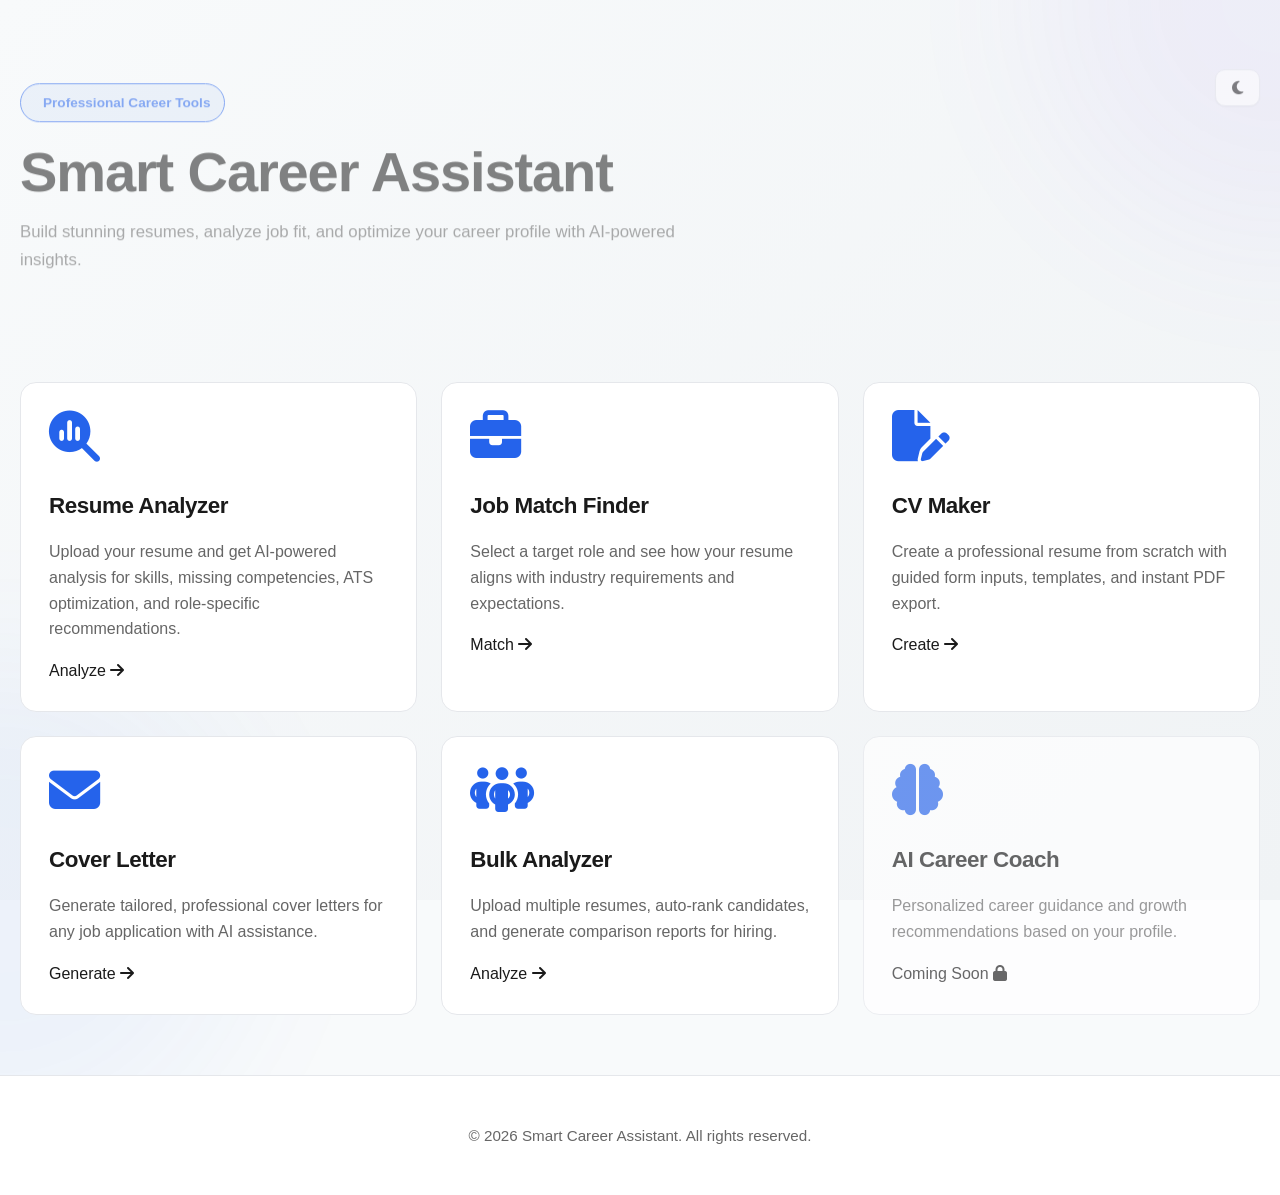
==== frontend/index.html @ 9f515811 "Initial commit" ====
<!DOCTYPE html>
<html lang="en">
  <head>
    <meta charset="UTF-8" />
    <meta name="viewport" content="width=device-width, initial-scale=1.0" />
    <title>Smart Career Assistant</title>
    <meta http-equiv="refresh" content="0; url=./menu.html" />
  </head>
  <body>
    <p>If you are not redirected automatically, <a href="./menu.html">open the main page</a>.</p>
  </body>
</html>
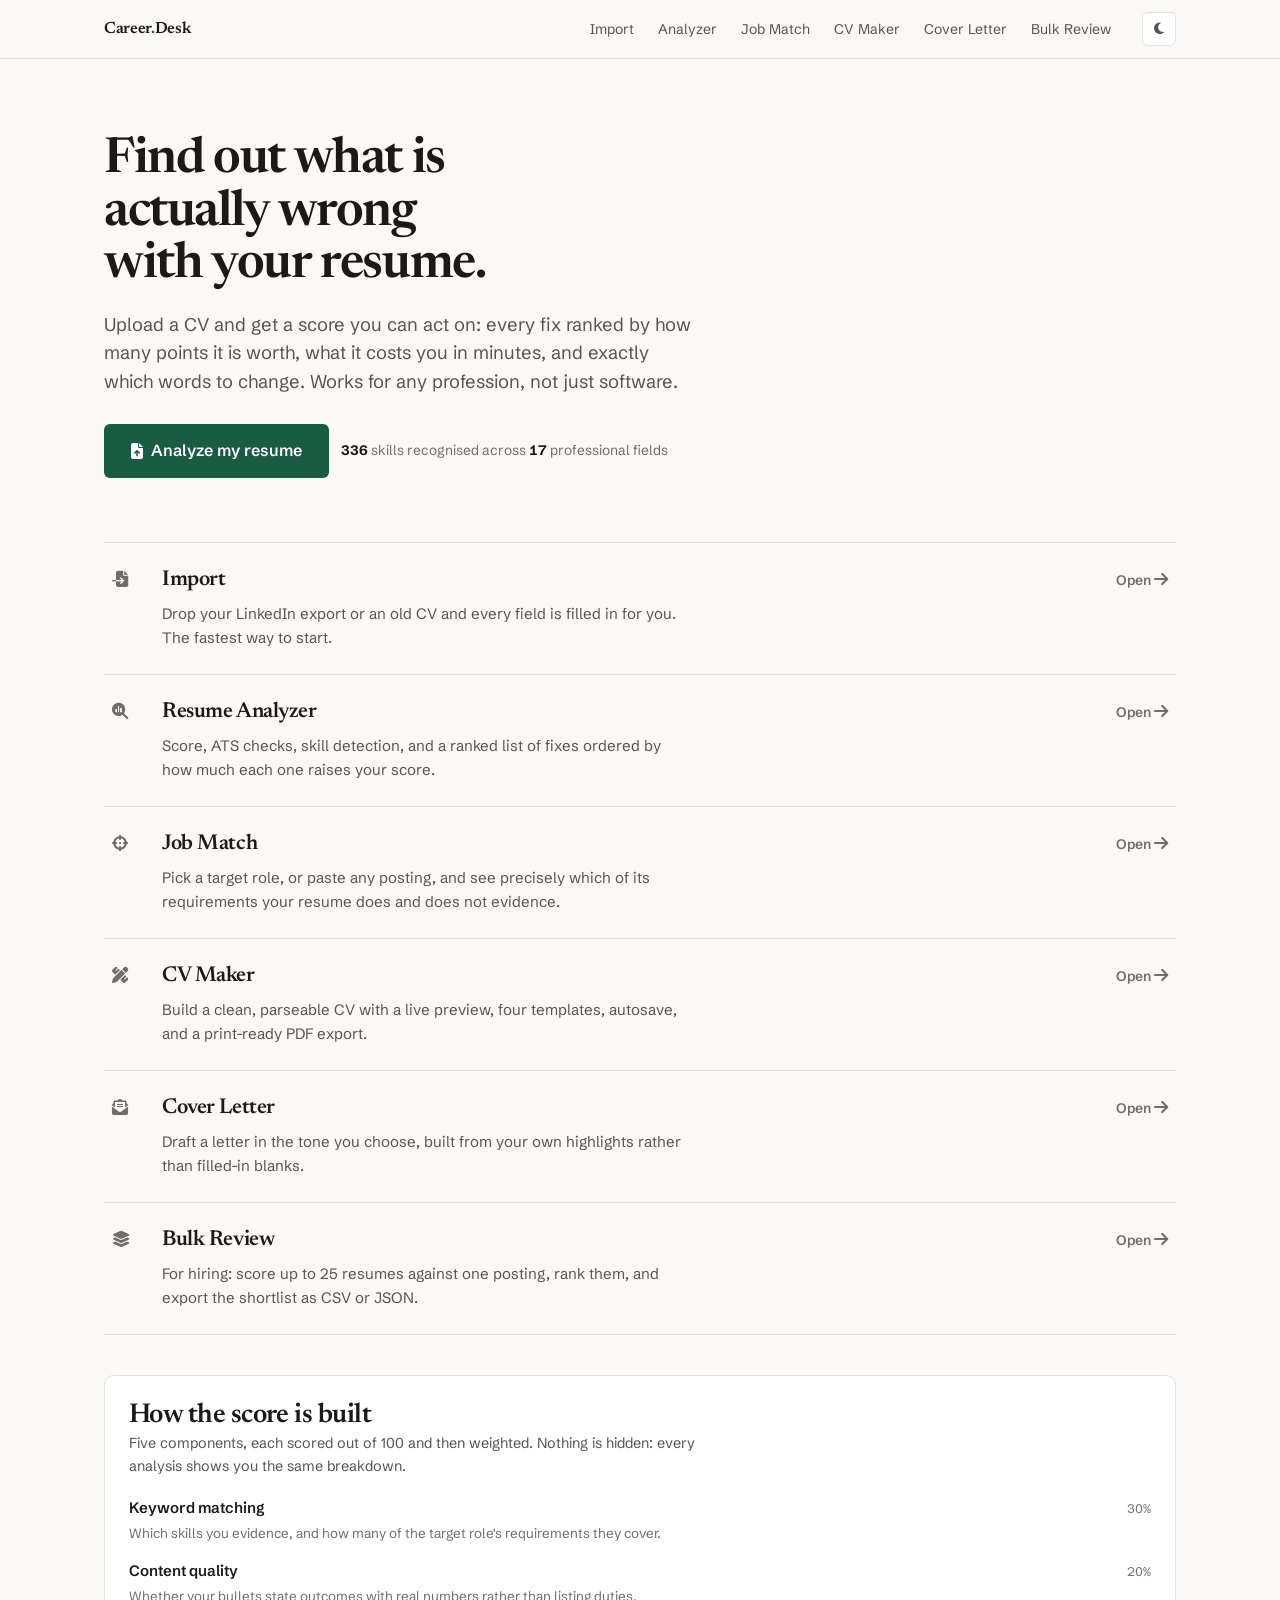
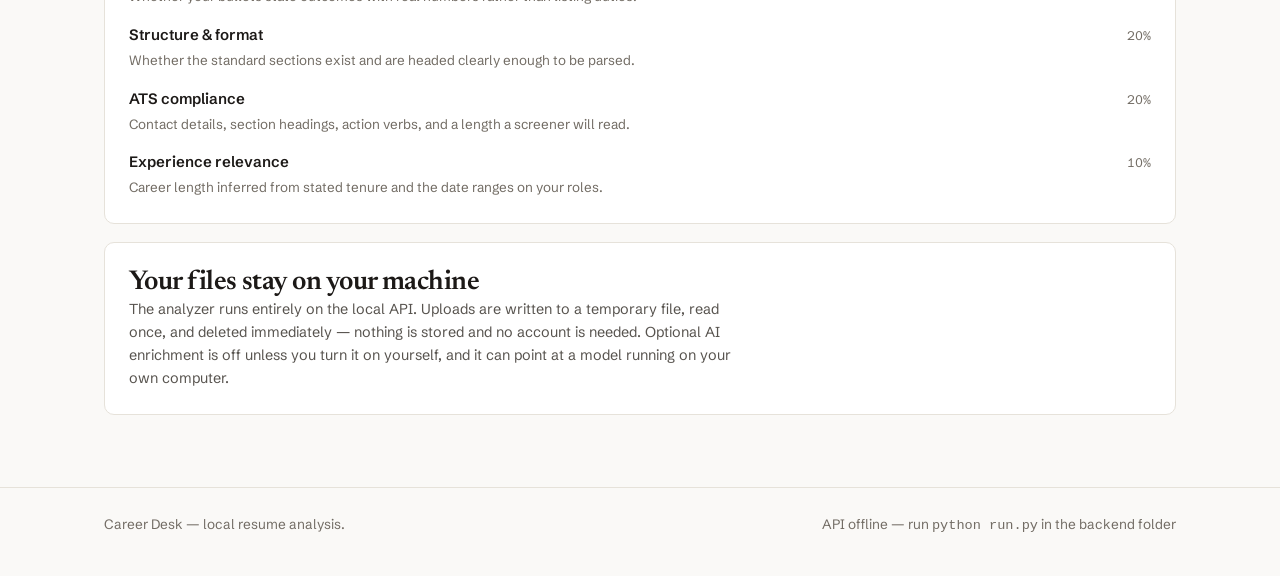
==== commit a40f3b0b: "Rebuild: accuracy engine, multi-profession coverage, profile import, UI Remove all deployment config" ====
--- a/frontend/index.html
+++ b/frontend/index.html
@@ -2,11 +2,215 @@
 <html lang="en">
   <head>
     <meta charset="UTF-8" />
-    <meta name="viewport" content="width=device-width, initial-scale=1.0" />
-    <title>Smart Career Assistant</title>
-    <meta http-equiv="refresh" content="0; url=./menu.html" />
+    <meta name="viewport" content="width=device-width, initial-scale=1" />
+    <title>Career Desk — resume analysis that tells you what to fix</title>
+    <meta
+      name="description"
+      content="Score your resume against a real job, see exactly which fixes are worth the most, and build a CV and cover letter that get read."
+    />
+    <script>
+      // Applied before first paint so the page never flashes the wrong theme.
+      (function () {
+        try {
+          var t = localStorage.getItem("sca.theme");
+          document.documentElement.setAttribute(
+            "data-theme",
+            t === "light" || t === "dark"
+              ? t
+              : window.matchMedia("(prefers-color-scheme: dark)").matches
+              ? "dark"
+              : "light"
+          );
+        } catch (e) {
+          document.documentElement.setAttribute("data-theme", "light");
+        }
+      })();
+    </script>
+    <link rel="preconnect" href="https://fonts.googleapis.com" />
+    <link rel="preconnect" href="https://fonts.gstatic.com" crossorigin />
+    <link
+      href="https://fonts.googleapis.com/css2?family=Newsreader:opsz,wght@6..72,400;6..72,500;6..72,600;6..72,700&family=Schibsted+Grotesk:wght@400;500;600;700&display=swap"
+      rel="stylesheet"
+    />
+    <link
+      rel="stylesheet"
+      href="https://cdnjs.cloudflare.com/ajax/libs/font-awesome/6.7.2/css/all.min.css"
+      integrity="sha512-Evv84Mr4kqVGRNSgIGL/F/aIDqQb7xQ2vcrdIwxfjThSH8CSR7PBEakCr51Ck+w+/U6swU2Im1vVX0SVk9ABhg=="
+      crossorigin="anonymous"
+      referrerpolicy="no-referrer"
+    />
+    <link rel="stylesheet" href="./css/styles.css" />
   </head>
   <body>
-    <p>If you are not redirected automatically, <a href="./menu.html">open the main page</a>.</p>
+    <header id="topbar"></header>
+
+    <main class="container">
+      <section class="home-hero">
+        <h1>Find out what is actually wrong with your resume.</h1>
+        <p class="lede">
+          Upload a CV and get a score you can act on: every fix ranked by how many points it is
+          worth, what it costs you in minutes, and exactly which words to change. Works for any
+          profession, not just software.
+        </p>
+        <div class="home-cta">
+          <a class="btn btn-primary btn-lg" href="./analyzer.html">
+            <i class="fa-solid fa-file-arrow-up" aria-hidden="true"></i>
+            Analyze my resume
+          </a>
+          <span class="home-stat">
+            <b id="catalogSize">336</b> skills recognised across
+            <b>17</b> professional fields
+          </span>
+        </div>
+      </section>
+
+      <div class="tool-index">
+        <a class="tool" href="./import.html">
+          <i class="fa-solid fa-file-import" aria-hidden="true"></i>
+          <h3>Import</h3>
+          <span class="tool-go">Open <i class="fa-solid fa-arrow-right" aria-hidden="true"></i></span>
+          <p>
+            Drop your LinkedIn export or an old CV and every field is filled in for you. The
+            fastest way to start.
+          </p>
+        </a>
+
+        <a class="tool" href="./analyzer.html">
+          <i class="fa-solid fa-magnifying-glass-chart" aria-hidden="true"></i>
+          <h3>Resume Analyzer</h3>
+          <span class="tool-go">Open <i class="fa-solid fa-arrow-right" aria-hidden="true"></i></span>
+          <p>
+            Score, ATS checks, skill detection, and a ranked list of fixes ordered by how much each
+            one raises your score.
+          </p>
+        </a>
+
+        <a class="tool" href="./job-finder.html">
+          <i class="fa-solid fa-crosshairs" aria-hidden="true"></i>
+          <h3>Job Match</h3>
+          <span class="tool-go">Open <i class="fa-solid fa-arrow-right" aria-hidden="true"></i></span>
+          <p>
+            Pick a target role, or paste any posting, and see precisely which of its requirements
+            your resume does and does not evidence.
+          </p>
+        </a>
+
+        <a class="tool" href="./cv-maker.html">
+          <i class="fa-solid fa-pen-ruler" aria-hidden="true"></i>
+          <h3>CV Maker</h3>
+          <span class="tool-go">Open <i class="fa-solid fa-arrow-right" aria-hidden="true"></i></span>
+          <p>
+            Build a clean, parseable CV with a live preview, four templates, autosave, and a
+            print-ready PDF export.
+          </p>
+        </a>
+
+        <a class="tool" href="./cover-letter-generator.html">
+          <i class="fa-solid fa-envelope-open-text" aria-hidden="true"></i>
+          <h3>Cover Letter</h3>
+          <span class="tool-go">Open <i class="fa-solid fa-arrow-right" aria-hidden="true"></i></span>
+          <p>
+            Draft a letter in the tone you choose, built from your own highlights rather than
+            filled-in blanks.
+          </p>
+        </a>
+
+        <a class="tool" href="./bulk-analyzer.html">
+          <i class="fa-solid fa-layer-group" aria-hidden="true"></i>
+          <h3>Bulk Review</h3>
+          <span class="tool-go">Open <i class="fa-solid fa-arrow-right" aria-hidden="true"></i></span>
+          <p>
+            For hiring: score up to 25 resumes against one posting, rank them, and export the
+            shortlist as CSV or JSON.
+          </p>
+        </a>
+      </div>
+
+      <section class="panel" style="margin-top: 40px">
+        <h2>How the score is built</h2>
+        <p class="muted">
+          Five components, each scored out of 100 and then weighted. Nothing is hidden: every
+          analysis shows you the same breakdown.
+        </p>
+        <div class="breakdown" id="modelBreakdown">
+          <div class="breakdown-row">
+            <span class="breakdown-label">Keyword matching</span>
+            <span class="breakdown-weight">30%</span>
+            <p class="breakdown-desc">
+              Which skills you evidence, and how many of the target role's requirements they cover.
+            </p>
+          </div>
+          <div class="breakdown-row">
+            <span class="breakdown-label">Content quality</span>
+            <span class="breakdown-weight">20%</span>
+            <p class="breakdown-desc">
+              Whether your bullets state outcomes with real numbers rather than listing duties.
+            </p>
+          </div>
+          <div class="breakdown-row">
+            <span class="breakdown-label">Structure &amp; format</span>
+            <span class="breakdown-weight">20%</span>
+            <p class="breakdown-desc">
+              Whether the standard sections exist and are headed clearly enough to be parsed.
+            </p>
+          </div>
+          <div class="breakdown-row">
+            <span class="breakdown-label">ATS compliance</span>
+            <span class="breakdown-weight">20%</span>
+            <p class="breakdown-desc">
+              Contact details, section headings, action verbs, and a length a screener will read.
+            </p>
+          </div>
+          <div class="breakdown-row">
+            <span class="breakdown-label">Experience relevance</span>
+            <span class="breakdown-weight">10%</span>
+            <p class="breakdown-desc">
+              Career length inferred from stated tenure and the date ranges on your roles.
+            </p>
+          </div>
+        </div>
+      </section>
+
+      <section class="panel">
+        <h2>Your files stay on your machine</h2>
+        <p class="muted" style="margin-bottom: 0">
+          The analyzer runs entirely on the local API. Uploads are written to a temporary file,
+          read once, and deleted immediately &mdash; nothing is stored and no account is needed.
+          Optional AI enrichment is off unless you turn it on yourself, and it can point at a
+          model running on your own computer.
+        </p>
+      </section>
+    </main>
+
+    <footer class="footer">
+      <div class="container">
+        <span>Career Desk &mdash; local resume analysis.</span>
+        <span id="apiStatus">Checking the API&hellip;</span>
+      </div>
+    </footer>
+
+    <div id="toast" class="toast" role="status" aria-live="polite" aria-atomic="true"></div>
+
+    <script type="module">
+      import { mountChrome, initTheme, getApiBase } from "./js/shared.js";
+
+      mountChrome();
+      initTheme();
+
+      // A live reading beats a promise: say whether the API is actually up.
+      const status = document.getElementById("apiStatus");
+      const base = getApiBase();
+      fetch(`${base}/api/health`)
+        .then((response) => (response.ok ? response.json() : Promise.reject(new Error("unhealthy"))))
+        .then((data) => {
+          status.textContent = `API online · ${data.skills_in_catalog} skills loaded`;
+          const size = document.getElementById("catalogSize");
+          if (size && data.skills_in_catalog) size.textContent = data.skills_in_catalog;
+        })
+        .catch(() => {
+          status.innerHTML =
+            'API offline &mdash; run <code>python run.py</code> in the backend folder';
+        });
+    </script>
   </body>
 </html>
--- a/frontend/css/styles.css
+++ b/frontend/css/styles.css
@@ -0,0 +1,1599 @@
+/* ============================================================================
+   Smart Career Assistant - design system
+
+   The world: a printed diagnostic report. Warm paper rather than cold blue-grey,
+   ink rather than pure black, one pigment doing all the emphasis work, and a
+   serif that carries authority the way a printed assessment does. Nothing here
+   decorates; every surface either separates content or ranks it.
+   ========================================================================= */
+
+/* ---- tokens ------------------------------------------------------------- */
+:root {
+  color-scheme: light;
+
+  --paper: #faf9f7;
+  --surface: #ffffff;
+  --surface-sunk: #f4f2ee;
+  --surface-raised: #ffffff;
+
+  --ink: #1c1917;
+  --ink-2: #57534e;
+  --ink-3: #726c64;
+
+  --rule: #e6e2da;
+  --rule-strong: #d5cfc4;
+
+  /* One pigment. Deep pine, not SaaS blue. */
+  --accent: #1a5c43;
+  --accent-hover: #144a36;
+  --accent-soft: #e9f1ec;
+  --accent-ink: #ffffff;
+
+  --good: #1a5c43;
+  --good-soft: #e9f1ec;
+  --warn: #8a5d0f;
+  --warn-soft: #f8f0dd;
+  --bad: #9c3521;
+  --bad-soft: #f9eae6;
+
+  --shadow-sm: 0 1px 2px rgba(28, 25, 23, 0.06);
+  --shadow: 0 2px 4px rgba(28, 25, 23, 0.05), 0 8px 20px -8px rgba(28, 25, 23, 0.12);
+  --shadow-lg: 0 4px 8px rgba(28, 25, 23, 0.06), 0 24px 48px -16px rgba(28, 25, 23, 0.18);
+
+  --radius: 10px;
+  --radius-sm: 6px;
+
+  --serif: "Newsreader", "Iowan Old Style", Georgia, "Times New Roman", serif;
+  --sans: "Schibsted Grotesk", -apple-system, BlinkMacSystemFont, "Segoe UI", Roboto,
+    "Helvetica Neue", Arial, sans-serif;
+  --mono: "IBM Plex Mono", ui-monospace, SFMono-Regular, "SF Mono", Menlo, Consolas, monospace;
+
+  --measure: 68ch;
+  --page: 1120px;
+}
+
+html[data-theme="dark"] {
+  color-scheme: dark;
+
+  --paper: #14130f;
+  --surface: #1c1a16;
+  --surface-sunk: #100f0c;
+  --surface-raised: #23201b;
+
+  --ink: #f3f0ea;
+  --ink-2: #aba49b;
+  --ink-3: #968f85;
+
+  --rule: #2f2b25;
+  --rule-strong: #413c34;
+
+  --accent: #6cbf9a;
+  --accent-hover: #85d0af;
+  --accent-soft: #1a2b23;
+  --accent-ink: #0f1d17;
+
+  --good: #6cbf9a;
+  --good-soft: #1a2b23;
+  --warn: #d9a441;
+  --warn-soft: #2c2416;
+  --bad: #e08268;
+  --bad-soft: #2e1c17;
+
+  --shadow-sm: 0 1px 2px rgba(0, 0, 0, 0.4);
+  --shadow: 0 2px 4px rgba(0, 0, 0, 0.3), 0 8px 20px -8px rgba(0, 0, 0, 0.6);
+  --shadow-lg: 0 4px 8px rgba(0, 0, 0, 0.35), 0 24px 48px -16px rgba(0, 0, 0, 0.7);
+}
+
+/* ---- reset -------------------------------------------------------------- */
+*,
+*::before,
+*::after {
+  box-sizing: border-box;
+}
+
+html {
+  -webkit-text-size-adjust: 100%;
+}
+
+body {
+  margin: 0;
+  min-height: 100vh;
+  background: var(--paper);
+  color: var(--ink);
+  font-family: var(--sans);
+  font-size: 16px;
+  line-height: 1.6;
+  font-feature-settings: "cv05" 1, "ss01" 1;
+  -webkit-font-smoothing: antialiased;
+}
+
+img,
+svg {
+  max-width: 100%;
+}
+
+/* `hidden` is a UA-stylesheet rule, so any class that sets `display` wins over
+   it. Every toggled region here sets one, so state it once and mean it. */
+[hidden] {
+  display: none !important;
+}
+
+/* ---- browser surfaces --------------------------------------------------- */
+/* The parts we did not draw still belong to the design. */
+::selection {
+  background: var(--accent-soft);
+  color: var(--ink);
+}
+
+:root {
+  accent-color: var(--accent);
+  caret-color: var(--accent);
+  scrollbar-color: var(--rule-strong) transparent;
+  scrollbar-width: thin;
+}
+
+::-webkit-scrollbar {
+  width: 11px;
+  height: 11px;
+}
+
+::-webkit-scrollbar-track {
+  background: transparent;
+}
+
+::-webkit-scrollbar-thumb {
+  background: var(--rule-strong);
+  border: 3px solid var(--paper);
+  border-radius: 99px;
+}
+
+::-webkit-scrollbar-thumb:hover {
+  background: var(--ink-3);
+}
+
+:focus-visible {
+  outline: 2px solid var(--accent);
+  outline-offset: 2px;
+  border-radius: 3px;
+}
+
+a {
+  color: var(--accent);
+  text-decoration-thickness: 1px;
+  text-underline-offset: 0.18em;
+}
+
+/* ---- typography --------------------------------------------------------- */
+h1,
+h2,
+h3,
+h4 {
+  font-family: var(--serif);
+  font-weight: 600;
+  color: var(--ink);
+  text-wrap: balance;
+  margin: 0;
+}
+
+h1 {
+  font-size: clamp(2rem, 1.4rem + 2.4vw, 3.1rem);
+  line-height: 1.06;
+  letter-spacing: -0.028em;
+}
+
+h2 {
+  font-size: clamp(1.35rem, 1.15rem + 0.8vw, 1.7rem);
+  line-height: 1.15;
+  letter-spacing: -0.02em;
+}
+
+h3 {
+  font-size: 1.1rem;
+  line-height: 1.25;
+  letter-spacing: -0.012em;
+}
+
+h4 {
+  font-family: var(--sans);
+  font-size: 0.75rem;
+  font-weight: 600;
+  letter-spacing: 0.08em;
+  text-transform: uppercase;
+  color: var(--ink-3);
+}
+
+p {
+  margin: 0;
+  max-width: var(--measure);
+}
+
+.lede {
+  font-size: 1.06rem;
+  color: var(--ink-2);
+  line-height: 1.55;
+}
+
+.muted {
+  color: var(--ink-2);
+  font-size: 0.9rem;
+}
+
+.tabular {
+  font-variant-numeric: tabular-nums;
+}
+
+/* ---- layout ------------------------------------------------------------- */
+.container {
+  width: 100%;
+  max-width: var(--page);
+  margin: 0 auto;
+  padding: 0 24px;
+}
+
+.stack > * + * {
+  margin-top: var(--gap, 16px);
+}
+
+/* ---- top bar ------------------------------------------------------------ */
+.topbar {
+  position: sticky;
+  top: 0;
+  z-index: 40;
+  background: color-mix(in srgb, var(--paper) 86%, transparent);
+  backdrop-filter: saturate(1.6) blur(10px);
+  border-bottom: 1px solid var(--rule);
+}
+
+.topbar-inner {
+  max-width: var(--page);
+  margin: 0 auto;
+  padding: 0 24px;
+  height: 58px;
+  display: flex;
+  align-items: center;
+  gap: 20px;
+}
+
+.wordmark {
+  font-family: var(--serif);
+  font-size: 1.02rem;
+  font-weight: 600;
+  letter-spacing: -0.02em;
+  color: var(--ink);
+  text-decoration: none;
+  white-space: nowrap;
+}
+
+.wordmark span {
+  color: var(--accent);
+}
+
+.topnav {
+  display: flex;
+  gap: 2px;
+  margin-left: auto;
+  overflow-x: auto;
+  scrollbar-width: none;
+}
+
+.topnav::-webkit-scrollbar {
+  display: none;
+}
+
+.topnav a {
+  padding: 6px 11px;
+  border-radius: var(--radius-sm);
+  font-size: 0.875rem;
+  color: var(--ink-2);
+  text-decoration: none;
+  white-space: nowrap;
+  transition: background 0.15s, color 0.15s;
+}
+
+.topnav a:hover {
+  background: var(--surface-sunk);
+  color: var(--ink);
+}
+
+.topnav a[aria-current="page"] {
+  color: var(--ink);
+  font-weight: 600;
+  background: var(--surface-sunk);
+}
+
+.icon-btn {
+  display: grid;
+  place-items: center;
+  width: 34px;
+  height: 34px;
+  flex: none;
+  border: 1px solid var(--rule);
+  border-radius: var(--radius-sm);
+  background: var(--surface);
+  color: var(--ink-2);
+  cursor: pointer;
+  transition: color 0.15s, border-color 0.15s, background 0.15s;
+}
+
+.icon-btn:hover {
+  color: var(--ink);
+  border-color: var(--rule-strong);
+}
+
+/* ---- page head ---------------------------------------------------------- */
+.page-head {
+  padding: 52px 0 28px;
+  border-bottom: 1px solid var(--rule);
+  margin-bottom: 34px;
+}
+
+.page-head .lede {
+  margin-top: 12px;
+}
+
+/* ---- panels ------------------------------------------------------------- */
+.panel {
+  background: var(--surface);
+  border: 1px solid var(--rule);
+  border-radius: var(--radius);
+  padding: 24px;
+}
+
+.panel + .panel {
+  margin-top: 18px;
+}
+
+.panel-head {
+  display: flex;
+  align-items: baseline;
+  justify-content: space-between;
+  gap: 16px;
+  margin-bottom: 6px;
+}
+
+.panel-head h2,
+.panel-head h3 {
+  margin: 0;
+}
+
+.panel > .muted:first-of-type {
+  margin-bottom: 18px;
+}
+
+/* ---- form controls ------------------------------------------------------ */
+.field {
+  display: block;
+  margin-bottom: 18px;
+}
+
+.field > label,
+.input-label {
+  display: block;
+  font-size: 0.8rem;
+  font-weight: 600;
+  letter-spacing: 0.03em;
+  text-transform: uppercase;
+  color: var(--ink-3);
+  margin-bottom: 7px;
+}
+
+input[type="text"],
+input[type="email"],
+input[type="tel"],
+input[type="url"],
+input[type="search"],
+select,
+textarea {
+  width: 100%;
+  padding: 10px 12px;
+  font: inherit;
+  font-size: 0.94rem;
+  color: var(--ink);
+  background: var(--surface);
+  border: 1px solid var(--rule-strong);
+  border-radius: var(--radius-sm);
+  transition: border-color 0.15s, box-shadow 0.15s;
+}
+
+textarea {
+  resize: vertical;
+  min-height: 84px;
+  line-height: 1.55;
+}
+
+select {
+  appearance: none;
+  background-image: linear-gradient(45deg, transparent 50%, currentColor 50%),
+    linear-gradient(135deg, currentColor 50%, transparent 50%);
+  background-position: calc(100% - 18px) 52%, calc(100% - 13px) 52%;
+  background-size: 5px 5px, 5px 5px;
+  background-repeat: no-repeat;
+  padding-right: 36px;
+  cursor: pointer;
+}
+
+input:focus,
+select:focus,
+textarea:focus {
+  outline: none;
+  border-color: var(--accent);
+  box-shadow: 0 0 0 3px var(--accent-soft);
+}
+
+::placeholder {
+  color: var(--ink-3);
+  opacity: 1;
+}
+
+.field-hint {
+  margin-top: 6px;
+  font-size: 0.82rem;
+  color: var(--ink-3);
+}
+
+.form-row {
+  display: grid;
+  grid-template-columns: 1fr 1fr;
+  gap: 16px;
+}
+
+/* ---- buttons ------------------------------------------------------------ */
+.btn {
+  display: inline-flex;
+  align-items: center;
+  justify-content: center;
+  gap: 8px;
+  padding: 10px 18px;
+  font: inherit;
+  font-size: 0.925rem;
+  font-weight: 600;
+  border-radius: var(--radius-sm);
+  border: 1px solid transparent;
+  cursor: pointer;
+  text-decoration: none;
+  white-space: nowrap;
+  transition: background 0.15s, border-color 0.15s, color 0.15s, transform 0.08s;
+}
+
+.btn:active {
+  transform: translateY(1px);
+}
+
+.btn-primary {
+  background: var(--accent);
+  color: var(--accent-ink);
+}
+
+.btn-primary:hover:not(:disabled) {
+  background: var(--accent-hover);
+}
+
+.btn-secondary {
+  background: var(--surface);
+  color: var(--ink);
+  border-color: var(--rule-strong);
+}
+
+.btn-secondary:hover:not(:disabled) {
+  border-color: var(--ink-3);
+  background: var(--surface-sunk);
+}
+
+.btn-ghost {
+  background: transparent;
+  color: var(--ink-2);
+  padding: 8px 12px;
+}
+
+.btn-ghost:hover:not(:disabled) {
+  background: var(--surface-sunk);
+  color: var(--ink);
+}
+
+.btn:disabled {
+  opacity: 0.5;
+  cursor: not-allowed;
+}
+
+.btn-lg {
+  padding: 13px 26px;
+  font-size: 1rem;
+}
+
+.btn-row {
+  display: flex;
+  flex-wrap: wrap;
+  gap: 10px;
+}
+
+/* ---- drop zone ---------------------------------------------------------- */
+.dropzone {
+  display: grid;
+  place-items: center;
+  gap: 6px;
+  padding: 38px 24px;
+  text-align: center;
+  background: var(--surface-sunk);
+  border: 1.5px dashed var(--rule-strong);
+  border-radius: var(--radius);
+  cursor: pointer;
+  transition: border-color 0.18s, background 0.18s;
+}
+
+.dropzone:hover,
+.dropzone:focus-visible {
+  border-color: var(--accent);
+  background: var(--accent-soft);
+}
+
+.dropzone.is-active {
+  border-color: var(--accent);
+  border-style: solid;
+  background: var(--accent-soft);
+}
+
+.dropzone i {
+  font-size: 1.6rem;
+  color: var(--ink-3);
+  margin-bottom: 4px;
+}
+
+.dropzone.is-active i,
+.dropzone:hover i {
+  color: var(--accent);
+}
+
+.dropzone strong {
+  font-size: 1rem;
+}
+
+.dropzone .small {
+  font-size: 0.84rem;
+  color: var(--ink-3);
+}
+
+.file-line {
+  display: flex;
+  align-items: center;
+  gap: 9px;
+  margin-top: 12px;
+  padding: 10px 12px;
+  border-radius: var(--radius-sm);
+  background: var(--surface-sunk);
+  border: 1px solid var(--rule);
+  font-size: 0.9rem;
+  color: var(--ink-3);
+}
+
+.file-line.has-file {
+  background: var(--accent-soft);
+  border-color: color-mix(in srgb, var(--accent) 28%, transparent);
+  color: var(--ink);
+}
+
+.file-line .clear {
+  margin-left: auto;
+  border: 0;
+  background: none;
+  color: var(--ink-3);
+  cursor: pointer;
+  font: inherit;
+  font-size: 0.84rem;
+  text-decoration: underline;
+  text-underline-offset: 2px;
+}
+
+.file-line .clear:hover {
+  color: var(--bad);
+}
+
+/* ---- disclosure --------------------------------------------------------- */
+details.disclosure {
+  border: 1px solid var(--rule);
+  border-radius: var(--radius-sm);
+  padding: 0;
+  margin-bottom: 18px;
+  background: var(--surface);
+}
+
+details.disclosure > summary {
+  padding: 11px 14px;
+  cursor: pointer;
+  font-size: 0.9rem;
+  font-weight: 600;
+  color: var(--ink-2);
+  list-style: none;
+  display: flex;
+  flex-wrap: wrap;
+  align-items: center;
+  gap: 4px 8px;
+}
+
+/* The marker must stay on the first line when the label wraps. */
+details.disclosure > summary::before {
+  flex: none;
+}
+
+details.disclosure > summary::-webkit-details-marker {
+  display: none;
+}
+
+details.disclosure > summary::before {
+  content: "";
+  width: 0;
+  height: 0;
+  border-left: 5px solid currentColor;
+  border-top: 4px solid transparent;
+  border-bottom: 4px solid transparent;
+  transition: transform 0.18s ease;
+}
+
+details.disclosure[open] > summary::before {
+  transform: rotate(90deg);
+}
+
+details.disclosure > summary:hover {
+  color: var(--ink);
+}
+
+.disclosure-body {
+  padding: 4px 14px 16px;
+  border-top: 1px solid var(--rule);
+}
+
+/* ---- chips -------------------------------------------------------------- */
+.chips {
+  display: flex;
+  flex-wrap: wrap;
+  gap: 6px;
+}
+
+.chip {
+  display: inline-flex;
+  align-items: center;
+  gap: 5px;
+  padding: 4px 10px;
+  border-radius: 99px;
+  font-size: 0.82rem;
+  font-weight: 500;
+  line-height: 1.5;
+  border: 1px solid var(--rule-strong);
+  background: var(--surface);
+  color: var(--ink-2);
+}
+
+.chip.is-detected {
+  background: var(--good-soft);
+  border-color: color-mix(in srgb, var(--good) 30%, transparent);
+  color: var(--good);
+}
+
+.chip.is-missing {
+  background: var(--bad-soft);
+  border-color: color-mix(in srgb, var(--bad) 30%, transparent);
+  color: var(--bad);
+}
+
+.chip.is-warn {
+  background: var(--warn-soft);
+  border-color: color-mix(in srgb, var(--warn) 30%, transparent);
+  color: var(--warn);
+}
+
+.chip.is-empty {
+  border-style: dashed;
+  color: var(--ink-3);
+  background: transparent;
+}
+
+/* ---- empty state -------------------------------------------------------- */
+.empty-state {
+  text-align: center;
+  padding: 56px 24px;
+  border: 1px dashed var(--rule-strong);
+  border-radius: var(--radius);
+  background: var(--surface);
+}
+
+.empty-state i {
+  font-size: 1.7rem;
+  color: var(--ink-3);
+  margin-bottom: 14px;
+  display: block;
+}
+
+.empty-state h3 {
+  margin-bottom: 8px;
+}
+
+.empty-state p {
+  margin: 0 auto;
+  max-width: 44ch;
+  color: var(--ink-2);
+}
+
+.empty-hint {
+  color: var(--ink-3);
+  font-size: 0.9rem;
+  margin: 0;
+}
+
+/* ---- verdict ------------------------------------------------------------ */
+.verdict {
+  display: grid;
+  grid-template-columns: auto 1fr;
+  gap: 30px;
+  align-items: center;
+  padding: 28px;
+  background: var(--surface);
+  border: 1px solid var(--rule);
+  border-radius: var(--radius);
+}
+
+.verdict-score {
+  text-align: center;
+  min-width: 132px;
+}
+
+.verdict-number {
+  font-family: var(--serif);
+  font-size: 4.4rem;
+  line-height: 0.92;
+  font-weight: 600;
+  letter-spacing: -0.045em;
+  font-variant-numeric: tabular-nums;
+  color: var(--ink);
+  display: block;
+}
+
+.verdict-outof {
+  font-size: 0.82rem;
+  color: var(--ink-3);
+  letter-spacing: 0.05em;
+  text-transform: uppercase;
+}
+
+.verdict-meter {
+  height: 5px;
+  margin-top: 12px;
+  border-radius: 99px;
+  background: var(--surface-sunk);
+  overflow: hidden;
+}
+
+.verdict-meter span {
+  display: block;
+  height: 100%;
+  width: 100%;
+  border-radius: 99px;
+  background: var(--accent);
+  transform: scaleX(0);
+  transform-origin: left center;
+  /* The one authored moment: the score draws itself once, on arrival. */
+  transition: transform 1s cubic-bezier(0.16, 1, 0.3, 1);
+}
+
+.verdict-band {
+  font-size: 0.78rem;
+  font-weight: 700;
+  letter-spacing: 0.09em;
+  text-transform: uppercase;
+  margin-top: 11px;
+  color: var(--accent);
+}
+
+.verdict-body h2 {
+  margin-bottom: 10px;
+}
+
+.verdict-facts {
+  display: flex;
+  flex-wrap: wrap;
+  gap: 8px 26px;
+  margin-top: 16px;
+  padding-top: 16px;
+  border-top: 1px solid var(--rule);
+}
+
+.verdict-fact {
+  font-size: 0.86rem;
+  color: var(--ink-2);
+}
+
+.verdict-fact b {
+  color: var(--ink);
+  font-variant-numeric: tabular-nums;
+}
+
+[data-tone="excellent"] .verdict-meter span,
+.tone-excellent {
+  background: var(--good);
+}
+
+[data-tone="excellent"] .verdict-band {
+  color: var(--good);
+}
+
+[data-tone="good"] .verdict-meter span {
+  background: var(--accent);
+}
+
+[data-tone="fair"] .verdict-meter span {
+  background: var(--warn);
+}
+
+[data-tone="fair"] .verdict-band {
+  color: var(--warn);
+}
+
+[data-tone="poor"] .verdict-meter span {
+  background: var(--bad);
+}
+
+[data-tone="poor"] .verdict-band {
+  color: var(--bad);
+}
+
+/* ---- ranked actions ----------------------------------------------------- */
+.actions {
+  list-style: none;
+  margin: 0;
+  padding: 0;
+}
+
+.action {
+  display: grid;
+  grid-template-columns: 1fr auto;
+  gap: 6px 20px;
+  padding: 17px 0;
+  border-top: 1px solid var(--rule);
+}
+
+.action:first-child {
+  border-top: 0;
+  padding-top: 4px;
+}
+
+.action-title {
+  font-family: var(--serif);
+  font-size: 1.08rem;
+  font-weight: 600;
+  letter-spacing: -0.012em;
+  color: var(--ink);
+}
+
+.action-detail {
+  grid-column: 1;
+  font-size: 0.91rem;
+  color: var(--ink-2);
+  max-width: 62ch;
+}
+
+.action-meta {
+  grid-column: 2;
+  grid-row: 1 / span 2;
+  text-align: right;
+  white-space: nowrap;
+}
+
+.action-impact {
+  display: block;
+  font-size: 1.02rem;
+  font-weight: 700;
+  font-variant-numeric: tabular-nums;
+  color: var(--good);
+}
+
+.action-effort {
+  display: block;
+  font-size: 0.78rem;
+  color: var(--ink-3);
+  margin-top: 2px;
+}
+
+.action-impact.is-zero {
+  color: var(--ink-3);
+  font-weight: 600;
+  font-size: 0.82rem;
+}
+
+/* ---- breakdown ---------------------------------------------------------- */
+.breakdown {
+  display: grid;
+  gap: 15px;
+}
+
+.breakdown-row {
+  display: grid;
+  grid-template-columns: 1fr auto;
+  gap: 3px 14px;
+  align-items: baseline;
+}
+
+.breakdown-label {
+  font-weight: 600;
+  font-size: 0.94rem;
+}
+
+.breakdown-value {
+  font-variant-numeric: tabular-nums;
+  font-weight: 700;
+  font-size: 0.94rem;
+}
+
+.breakdown-track {
+  grid-column: 1 / -1;
+  height: 5px;
+  border-radius: 99px;
+  background: var(--surface-sunk);
+  overflow: hidden;
+}
+
+.breakdown-fill {
+  height: 100%;
+  width: 100%;
+  border-radius: 99px;
+  background: var(--accent);
+  transform: scaleX(0);
+  transform-origin: left center;
+  transition: transform 0.9s cubic-bezier(0.16, 1, 0.3, 1);
+}
+
+.breakdown-fill[data-tone="excellent"] {
+  background: var(--good);
+}
+
+.breakdown-fill[data-tone="fair"] {
+  background: var(--warn);
+}
+
+.breakdown-fill[data-tone="poor"] {
+  background: var(--bad);
+}
+
+.breakdown-desc {
+  grid-column: 1 / -1;
+  font-size: 0.84rem;
+  color: var(--ink-3);
+}
+
+.breakdown-weight {
+  font-size: 0.78rem;
+  color: var(--ink-3);
+  font-variant-numeric: tabular-nums;
+}
+
+/* ---- checklist ---------------------------------------------------------- */
+.checklist {
+  list-style: none;
+  margin: 0;
+  padding: 0;
+  display: grid;
+  gap: 1px;
+  background: var(--rule);
+  border: 1px solid var(--rule);
+  border-radius: var(--radius-sm);
+  overflow: hidden;
+}
+
+.check {
+  display: flex;
+  align-items: center;
+  gap: 11px;
+  padding: 11px 14px;
+  background: var(--surface);
+  font-size: 0.92rem;
+}
+
+.check i {
+  font-size: 0.9rem;
+  width: 1em;
+  flex: none;
+}
+
+.check.pass i {
+  color: var(--good);
+}
+
+.check.fail i {
+  color: var(--bad);
+}
+
+.check.fail {
+  background: var(--bad-soft);
+}
+
+/* ---- two-column split --------------------------------------------------- */
+.split {
+  display: grid;
+  grid-template-columns: 1fr 1fr;
+  gap: 26px;
+}
+
+.split > div > h4 {
+  margin-bottom: 9px;
+}
+
+/* ---- skill groups ------------------------------------------------------- */
+.skill-group + .skill-group {
+  margin-top: 16px;
+}
+
+.skill-group h4 {
+  margin-bottom: 8px;
+}
+
+/* ---- callout ------------------------------------------------------------ */
+.callout {
+  padding: 14px 16px;
+  border-radius: var(--radius-sm);
+  border: 1px solid var(--rule-strong);
+  background: var(--surface-sunk);
+  font-size: 0.91rem;
+  color: var(--ink-2);
+}
+
+.callout strong {
+  color: var(--ink);
+}
+
+.callout.is-warn {
+  background: var(--warn-soft);
+  border-color: color-mix(in srgb, var(--warn) 30%, transparent);
+}
+
+.callout.is-info {
+  background: var(--accent-soft);
+  border-color: color-mix(in srgb, var(--accent) 26%, transparent);
+}
+
+/* ---- lists -------------------------------------------------------------- */
+.list {
+  margin: 0;
+  padding-left: 1.15em;
+  color: var(--ink-2);
+  font-size: 0.93rem;
+}
+
+.list li + li {
+  margin-top: 7px;
+}
+
+.list li::marker {
+  color: var(--ink-3);
+}
+
+/* ---- results region ----------------------------------------------------- */
+.results {
+  display: grid;
+  gap: 18px;
+  margin-top: 26px;
+}
+
+.results[hidden] {
+  display: none;
+}
+
+.results section {
+  scroll-margin-top: 76px;
+}
+
+/* ---- loading ------------------------------------------------------------ */
+.loading {
+  display: grid;
+  gap: 14px;
+  padding: 32px;
+  background: var(--surface);
+  border: 1px solid var(--rule);
+  border-radius: var(--radius);
+}
+
+.shimmer {
+  height: 12px;
+  border-radius: 99px;
+  background: linear-gradient(
+    90deg,
+    var(--surface-sunk) 0%,
+    color-mix(in srgb, var(--rule-strong) 55%, var(--surface-sunk)) 50%,
+    var(--surface-sunk) 100%
+  );
+  background-size: 200% 100%;
+  animation: sweep 1.35s ease-in-out infinite;
+}
+
+.shimmer:nth-child(2) {
+  width: 82%;
+}
+.shimmer:nth-child(3) {
+  width: 64%;
+}
+.shimmer:nth-child(4) {
+  width: 73%;
+}
+
+@keyframes sweep {
+  from {
+    background-position: 200% 0;
+  }
+  to {
+    background-position: -200% 0;
+  }
+}
+
+/* ---- toast -------------------------------------------------------------- */
+.toast {
+  position: fixed;
+  left: 50%;
+  bottom: 26px;
+  z-index: 90;
+  transform: translate(-50%, 14px);
+  max-width: min(520px, calc(100vw - 32px));
+  padding: 12px 18px;
+  border-radius: var(--radius-sm);
+  background: var(--ink);
+  color: var(--paper);
+  font-size: 0.9rem;
+  box-shadow: var(--shadow-lg);
+  opacity: 0;
+  pointer-events: none;
+  transition: opacity 0.22s ease, transform 0.32s cubic-bezier(0.16, 1, 0.3, 1);
+}
+
+.toast.is-visible {
+  opacity: 1;
+  transform: translate(-50%, 0);
+}
+
+.toast.is-error {
+  background: var(--bad);
+  color: #fff;
+}
+
+/* ---- footer ------------------------------------------------------------- */
+.footer {
+  margin-top: 72px;
+  padding: 26px 0 40px;
+  border-top: 1px solid var(--rule);
+  color: var(--ink-3);
+  font-size: 0.85rem;
+}
+
+.footer .container {
+  display: flex;
+  flex-wrap: wrap;
+  gap: 12px;
+  justify-content: space-between;
+}
+
+/* ---- home index --------------------------------------------------------- */
+.home-hero {
+  padding: 76px 0 44px;
+}
+
+.home-hero h1 {
+  max-width: 17ch;
+}
+
+.home-hero .lede {
+  margin-top: 18px;
+  font-size: 1.15rem;
+  max-width: 54ch;
+}
+
+.home-cta {
+  display: flex;
+  flex-wrap: wrap;
+  gap: 12px;
+  align-items: center;
+  margin-top: 28px;
+}
+
+.home-stat {
+  font-size: 0.86rem;
+  color: var(--ink-3);
+}
+
+.home-stat b {
+  color: var(--ink);
+  font-variant-numeric: tabular-nums;
+}
+
+.tool-index {
+  border-top: 1px solid var(--rule);
+  margin-top: 20px;
+}
+
+.tool {
+  display: grid;
+  grid-template-columns: 30px 1fr auto;
+  gap: 4px 20px;
+  align-items: baseline;
+  padding: 24px 8px;
+  border-bottom: 1px solid var(--rule);
+  text-decoration: none;
+  color: inherit;
+  transition: background 0.16s, box-shadow 0.16s;
+}
+
+.tool:hover {
+  background: var(--surface);
+  /* An inset rule rather than a padding shift: the row lights up without
+     relaying out its neighbours. */
+  box-shadow: inset 3px 0 0 var(--accent);
+}
+
+.tool i:first-child {
+  grid-column: 1;
+  grid-row: 1 / span 2;
+  font-size: 1.02rem;
+  color: var(--ink-3);
+  transition: color 0.16s;
+}
+
+.tool:hover i:first-child {
+  color: var(--accent);
+}
+
+.tool h3 {
+  grid-column: 2;
+  font-size: 1.35rem;
+  letter-spacing: -0.02em;
+}
+
+.tool p {
+  grid-column: 2;
+  color: var(--ink-2);
+  font-size: 0.94rem;
+  max-width: 58ch;
+  margin-top: 4px;
+}
+
+.tool-go {
+  grid-column: 3;
+  grid-row: 1 / span 2;
+  font-size: 0.86rem;
+  font-weight: 600;
+  color: var(--ink-3);
+  white-space: nowrap;
+  transition: color 0.16s, transform 0.16s;
+}
+
+.tool:hover .tool-go {
+  color: var(--accent);
+  transform: translateX(3px);
+}
+
+.tool.is-disabled {
+  pointer-events: none;
+  opacity: 0.5;
+}
+
+/* ---- tables ------------------------------------------------------------- */
+.table-wrap {
+  overflow-x: auto;
+  border: 1px solid var(--rule);
+  border-radius: var(--radius-sm);
+}
+
+table.data {
+  width: 100%;
+  border-collapse: collapse;
+  font-size: 0.9rem;
+}
+
+table.data th {
+  text-align: left;
+  padding: 11px 14px;
+  font-size: 0.72rem;
+  font-weight: 700;
+  letter-spacing: 0.07em;
+  text-transform: uppercase;
+  color: var(--ink-3);
+  background: var(--surface-sunk);
+  border-bottom: 1px solid var(--rule);
+  white-space: nowrap;
+}
+
+table.data td {
+  padding: 12px 14px;
+  border-bottom: 1px solid var(--rule);
+  font-variant-numeric: tabular-nums;
+  background: var(--surface);
+}
+
+table.data tr:last-child td {
+  border-bottom: 0;
+}
+
+table.data tbody tr:hover td {
+  background: var(--surface-sunk);
+}
+
+.score-pill {
+  display: inline-block;
+  min-width: 46px;
+  text-align: center;
+  padding: 3px 9px;
+  border-radius: 99px;
+  font-weight: 700;
+  font-size: 0.84rem;
+  background: var(--surface-sunk);
+  color: var(--ink-2);
+  border: 1px solid var(--rule-strong);
+}
+
+.score-pill[data-tone="excellent"] {
+  background: var(--good-soft);
+  color: var(--good);
+  border-color: color-mix(in srgb, var(--good) 30%, transparent);
+}
+
+.score-pill[data-tone="good"] {
+  background: var(--accent-soft);
+  color: var(--accent);
+  border-color: color-mix(in srgb, var(--accent) 30%, transparent);
+}
+
+.score-pill[data-tone="fair"] {
+  background: var(--warn-soft);
+  color: var(--warn);
+  border-color: color-mix(in srgb, var(--warn) 30%, transparent);
+}
+
+.score-pill[data-tone="poor"] {
+  background: var(--bad-soft);
+  color: var(--bad);
+  border-color: color-mix(in srgb, var(--bad) 30%, transparent);
+}
+
+/* ---- metrics row -------------------------------------------------------- */
+.metrics {
+  display: grid;
+  grid-template-columns: repeat(auto-fit, minmax(150px, 1fr));
+  gap: 1px;
+  background: var(--rule);
+  border: 1px solid var(--rule);
+  border-radius: var(--radius-sm);
+  overflow: hidden;
+}
+
+.metric {
+  background: var(--surface);
+  padding: 16px 18px;
+}
+
+.metric dt {
+  font-size: 0.74rem;
+  font-weight: 600;
+  letter-spacing: 0.07em;
+  text-transform: uppercase;
+  color: var(--ink-3);
+}
+
+.metric dd {
+  margin: 5px 0 0;
+  font-family: var(--serif);
+  font-size: 1.8rem;
+  font-weight: 600;
+  line-height: 1.05;
+  letter-spacing: -0.03em;
+  font-variant-numeric: tabular-nums;
+  color: var(--ink);
+}
+
+.metric dd.is-text {
+  font-size: 1.05rem;
+  line-height: 1.3;
+  word-break: break-word;
+}
+
+/* ---- distribution bars -------------------------------------------------- */
+.dist {
+  display: grid;
+  gap: 10px;
+}
+
+.dist-row {
+  display: grid;
+  grid-template-columns: 118px 1fr 34px;
+  gap: 12px;
+  align-items: center;
+  font-size: 0.86rem;
+}
+
+.dist-track {
+  height: 8px;
+  border-radius: 99px;
+  background: var(--surface-sunk);
+  overflow: hidden;
+}
+
+.dist-fill {
+  height: 100%;
+  width: 100%;
+  border-radius: 99px;
+  transform: scaleX(0);
+  transform-origin: left center;
+  transition: transform 0.8s cubic-bezier(0.16, 1, 0.3, 1);
+}
+
+.dist-count {
+  text-align: right;
+  font-variant-numeric: tabular-nums;
+  color: var(--ink-2);
+}
+
+/* ---- filter bar --------------------------------------------------------- */
+.filter-bar {
+  display: flex;
+  flex-wrap: wrap;
+  gap: 10px;
+  margin-bottom: 16px;
+}
+
+.filter-bar input {
+  flex: 1 1 220px;
+}
+
+.filter-bar select {
+  flex: 0 0 auto;
+  width: auto;
+  min-width: 170px;
+}
+
+/* ---- job brief ---------------------------------------------------------- */
+.job-brief {
+  margin-top: 14px;
+  padding: 16px;
+  border-radius: var(--radius-sm);
+  border: 1px solid var(--rule);
+  background: var(--surface-sunk);
+}
+
+.job-brief h4 {
+  color: var(--ink-3);
+}
+
+.job-brief p {
+  margin: 6px 0 12px;
+  font-size: 0.92rem;
+  color: var(--ink-2);
+}
+
+/* ---- rewrite pairs ------------------------------------------------------ */
+.rewrite {
+  padding: 15px 0;
+  border-top: 1px solid var(--rule);
+}
+
+.rewrite:first-child {
+  border-top: 0;
+  padding-top: 0;
+}
+
+.rewrite-before,
+.rewrite-after {
+  display: grid;
+  grid-template-columns: 58px 1fr;
+  gap: 12px;
+  font-size: 0.92rem;
+  align-items: baseline;
+}
+
+.rewrite-before {
+  color: var(--ink-3);
+  margin-bottom: 8px;
+}
+
+.rewrite-before span:first-child,
+.rewrite-after span:first-child {
+  font-size: 0.72rem;
+  font-weight: 700;
+  letter-spacing: 0.07em;
+  text-transform: uppercase;
+}
+
+.rewrite-after span:first-child {
+  color: var(--good);
+}
+
+.rewrite-after span:last-child {
+  color: var(--ink);
+}
+
+/* ---- responsive --------------------------------------------------------- */
+@media (max-width: 860px) {
+  .split,
+  .form-row {
+    grid-template-columns: 1fr;
+  }
+
+  .verdict {
+    grid-template-columns: 1fr;
+    gap: 22px;
+    text-align: left;
+  }
+
+  .verdict-score {
+    text-align: left;
+    min-width: 0;
+  }
+
+  .tool {
+    grid-template-columns: 26px 1fr;
+  }
+
+  .tool-go {
+    display: none;
+  }
+
+  .page-head {
+    padding-top: 34px;
+  }
+
+  .home-hero {
+    padding: 48px 0 32px;
+  }
+}
+
+@media (max-width: 620px) {
+  .container,
+  .topbar-inner {
+    padding: 0 16px;
+  }
+
+  .panel {
+    padding: 18px;
+  }
+
+  .action {
+    grid-template-columns: 1fr;
+  }
+
+  .action-meta {
+    grid-column: 1;
+    grid-row: auto;
+    text-align: left;
+    display: flex;
+    gap: 12px;
+    align-items: baseline;
+    margin-top: 4px;
+  }
+
+  .action-effort {
+    margin-top: 0;
+  }
+
+  .dist-row {
+    grid-template-columns: 96px 1fr 28px;
+  }
+}
+
+@media print {
+  .topbar,
+  .footer,
+  .toast,
+  .btn,
+  .dropzone {
+    display: none !important;
+  }
+
+  body {
+    background: #fff;
+  }
+
+  .panel {
+    break-inside: avoid;
+    border-color: #ddd;
+  }
+}
+
+@media (prefers-reduced-motion: reduce) {
+  *,
+  *::before,
+  *::after {
+    animation-duration: 0.01ms !important;
+    animation-iteration-count: 1 !important;
+    transition-duration: 0.01ms !important;
+  }
+}
